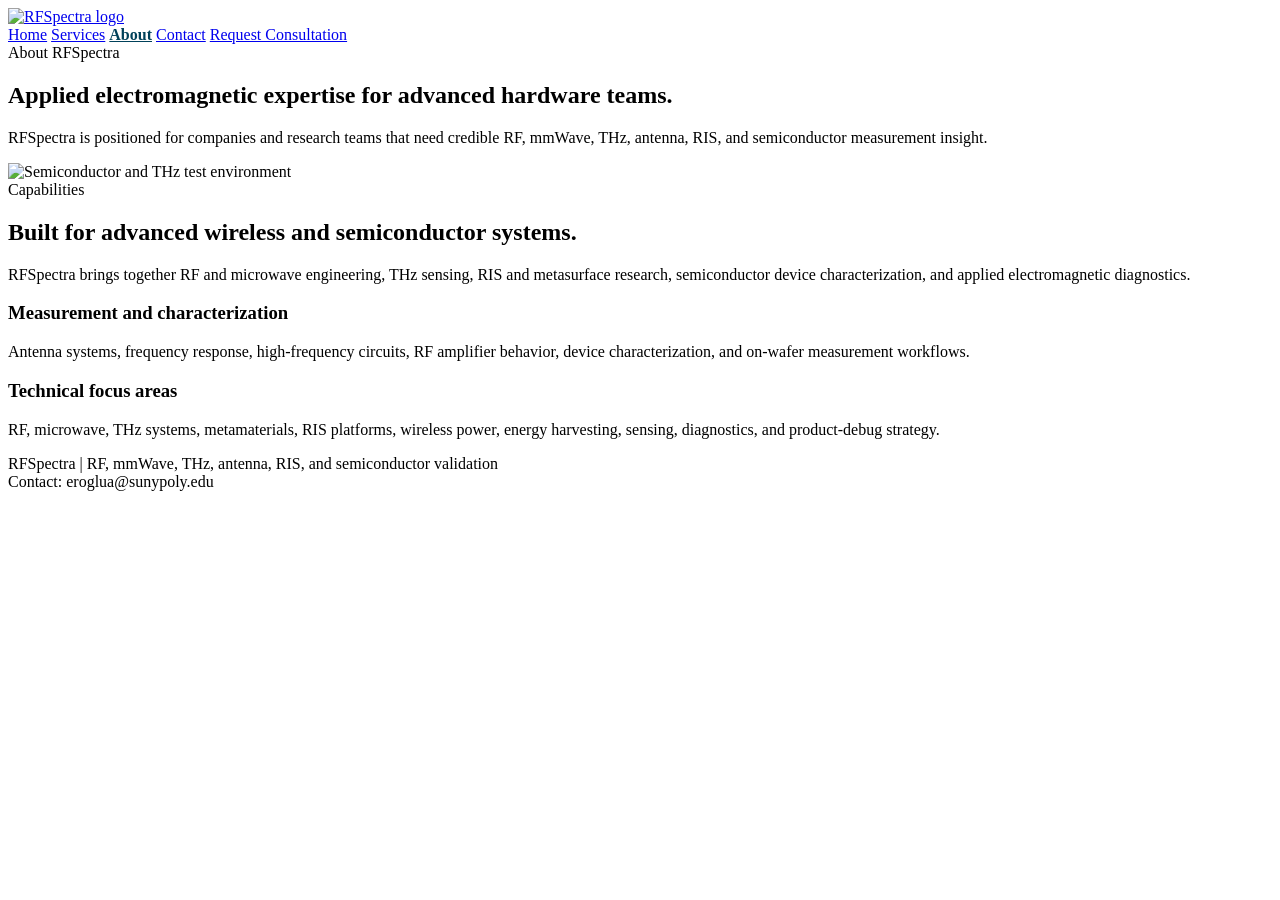
==== about.html @ 4c07c521 "Add files via upload" ====
<!DOCTYPE html>
<html lang="en">
<head>
  <meta charset="utf-8">
  <meta name="viewport" content="width=device-width, initial-scale=1">
  <title>About RFSpectra</title>
  <meta name="description" content="RFSpectra RF, microwave, mmWave, antenna, RIS, THz, and semiconductor validation services.">
  <link rel="stylesheet" href="assets/style.css">
</head>
<body>

<header class="site-header">
  <div class="navbar">
    <a href="index.html" aria-label="RFSpectra home">
      <img class="logo" src="assets/rfspectra-logo-transparent.png" alt="RFSpectra logo">
    </a>
    <nav class="nav-links">
      <a href="index.html" >Home</a>
<a href="services.html" >Services</a>
<a href="about.html" style="color:#00415a; font-weight:800">About</a>
<a href="contact.html" >Contact</a>
      <a class="nav-cta" href="contact.html">Request Consultation</a>
    </nav>
  </div>
</header>


<main>
  <section class="hero">
    <div class="hero-grid">
      <div>
        <div class="kicker">About RFSpectra</div>
        <h1>Applied electromagnetic expertise for advanced hardware teams.</h1>
        <p>RFSpectra is positioned for companies and research teams that need credible RF, mmWave, THz, antenna, RIS, and semiconductor measurement insight.</p>
      </div>
      <div class="hero-visual">
        <img src="assets/semiconductor-thz-visual.png" alt="Semiconductor and THz test environment">
      </div>
    </div>
  </section>

  <section class="section">
    <div class="section-inner">
      <div class="section-header">
        <span class="tag">Capabilities</span>
        <h2>Built for advanced wireless and semiconductor systems.</h2>
        <p class="lead">RFSpectra brings together RF and microwave engineering, THz sensing, RIS and metasurface research, semiconductor device characterization, and applied electromagnetic diagnostics.</p>
      </div>
      <div class="grid-2">
        <article class="card">
          <h3>Measurement and characterization</h3>
          <p>Antenna systems, frequency response, high-frequency circuits, RF amplifier behavior, device characterization, and on-wafer measurement workflows.</p>
        </article>
        <article class="card">
          <h3>Technical focus areas</h3>
          <p>RF, microwave, THz systems, metamaterials, RIS platforms, wireless power, energy harvesting, sensing, diagnostics, and product-debug strategy.</p>
        </article>
      </div>
    </div>
  </section>
</main>

<footer class="footer">
  <div class="footer-inner">
    <div>RFSpectra | RF, mmWave, THz, antenna, RIS, and semiconductor validation</div>
    <div>Contact: eroglua@sunypoly.edu</div>
  </div>
</footer>
</body>
</html>
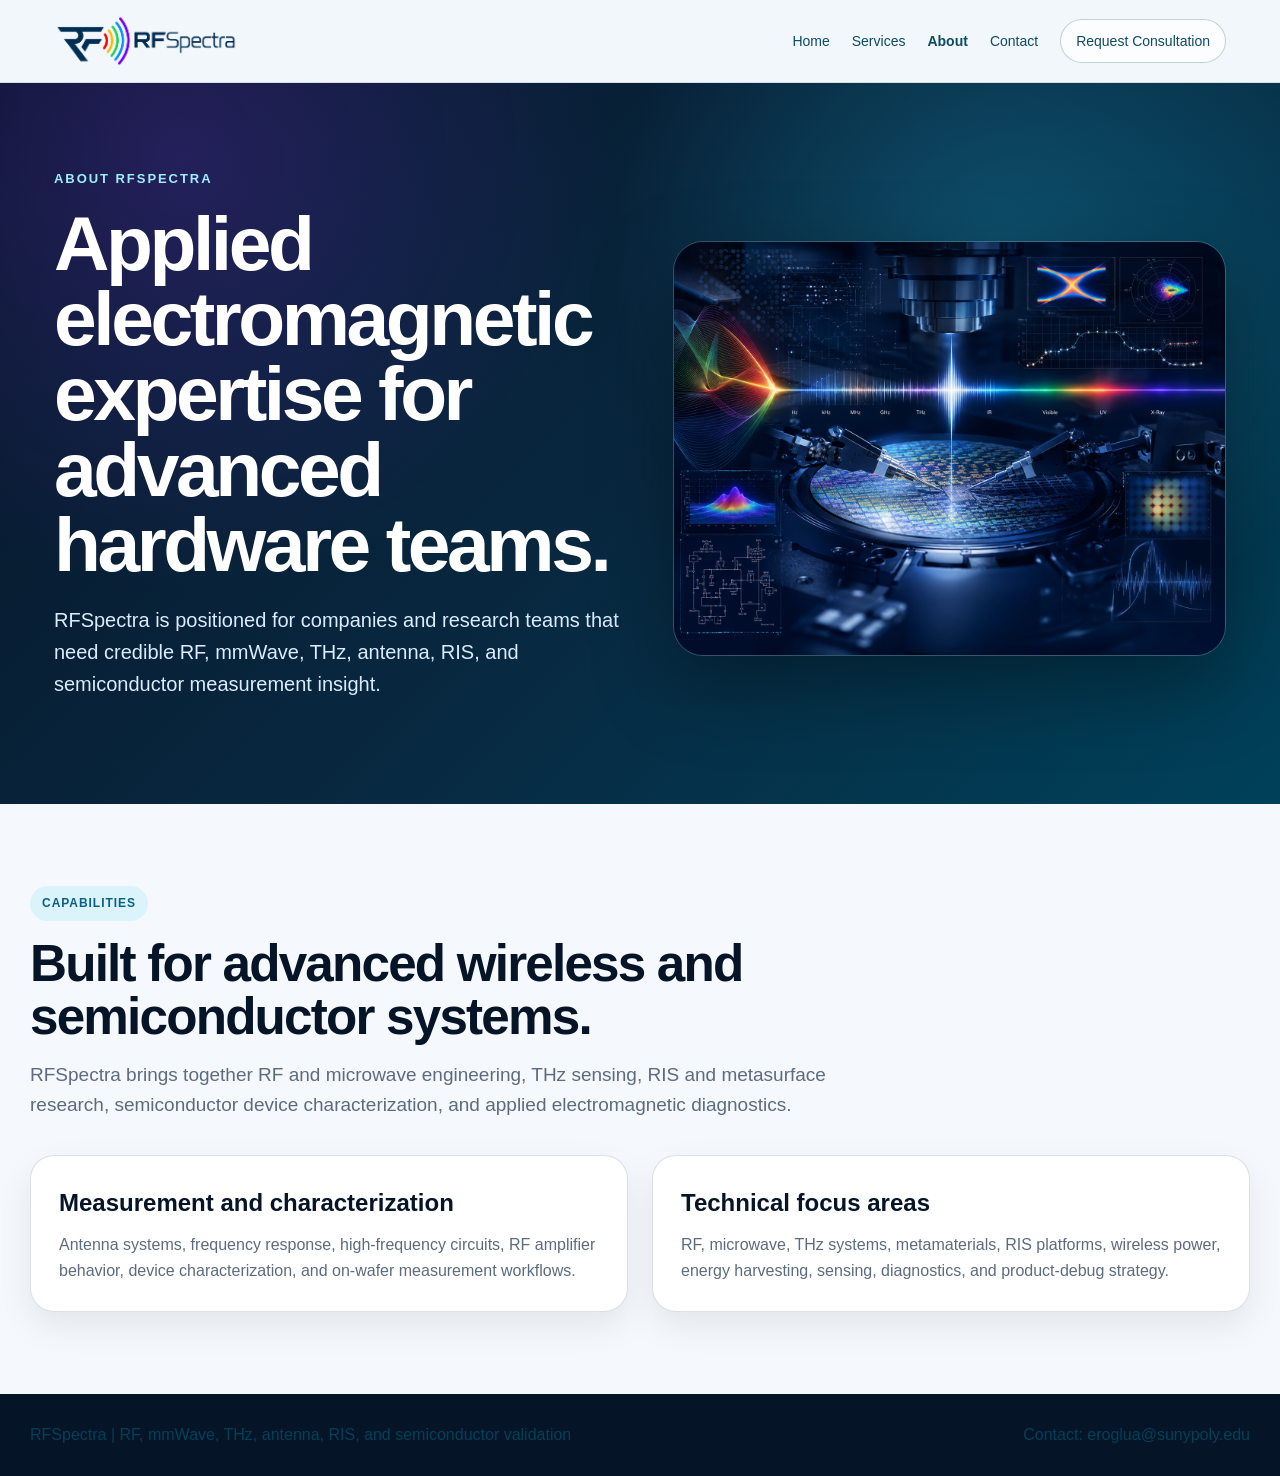
==== commit 9d0c4b27: "Add files via upload" ====
--- a/about.html
+++ b/about.html
@@ -5,14 +5,14 @@
   <meta name="viewport" content="width=device-width, initial-scale=1">
   <title>About RFSpectra</title>
   <meta name="description" content="RFSpectra RF, microwave, mmWave, antenna, RIS, THz, and semiconductor validation services.">
-  <link rel="stylesheet" href="assets/style.css">
+  <link rel="stylesheet" href="style.css">
 </head>
 <body>
 
 <header class="site-header">
   <div class="navbar">
     <a href="index.html" aria-label="RFSpectra home">
-      <img class="logo" src="assets/rfspectra-logo-transparent.png" alt="RFSpectra logo">
+      <img class="logo" src="rfspectra-logo-transparent.png" alt="RFSpectra logo">
     </a>
     <nav class="nav-links">
       <a href="index.html" >Home</a>
@@ -34,7 +34,7 @@
         <p>RFSpectra is positioned for companies and research teams that need credible RF, mmWave, THz, antenna, RIS, and semiconductor measurement insight.</p>
       </div>
       <div class="hero-visual">
-        <img src="assets/semiconductor-thz-visual.png" alt="Semiconductor and THz test environment">
+        <img src="semiconductor-thz-visual.png" alt="Semiconductor and THz test environment">
       </div>
     </div>
   </section>
--- a/style.css
+++ b/style.css
@@ -0,0 +1,428 @@
+
+:root {
+  --navy: #00415a;
+  --deep: #061427;
+  --blue: #0b5f85;
+  --cyan: #20d4ff;
+  --paper: #f5f8fc;
+  --ink: #112033;
+  --muted: #5d6b7f;
+  --line: rgba(8, 35, 64, 0.14);
+  --white: #ffffff;
+  --radius: 24px;
+  --shadow: 0 24px 60px rgba(6, 20, 39, 0.16);
+}
+
+* {
+  box-sizing: border-box;
+}
+
+html {
+  scroll-behavior: smooth;
+}
+
+body {
+  margin: 0;
+  font-family: Arial, Helvetica, sans-serif;
+  background: var(--paper);
+  color: var(--ink);
+  line-height: 1.6;
+}
+
+a {
+  color: inherit;
+}
+
+.site-header {
+  position: sticky;
+  top: 0;
+  z-index: 20;
+  background: rgba(242, 247, 252, 0.96);
+  backdrop-filter: blur(12px);
+  border-bottom: 1px solid rgba(8, 35, 64, 0.12);
+}
+
+.navbar {
+  max-width: 1220px;
+  margin: 0 auto;
+  padding: 14px 24px;
+  display: flex;
+  align-items: center;
+  justify-content: space-between;
+  gap: 24px;
+}
+
+.logo {
+  height: 54px;
+  width: auto;
+  display: block;
+}
+
+.nav-links {
+  display: flex;
+  gap: 22px;
+  align-items: center;
+  font-size: 14px;
+  color: var(--navy);
+}
+
+.nav-links a {
+  text-decoration: none;
+  opacity: .94;
+}
+
+.nav-links a:hover {
+  opacity: 1;
+  color: var(--blue);
+}
+
+.nav-links a[style] {
+  color: var(--navy) !important;
+  font-weight: 800;
+}
+
+
+.nav-cta {
+  padding: 10px 15px;
+  border: 1px solid rgba(0, 65, 90, 0.24);
+  border-radius: 999px;
+  color: var(--navy);
+  background: rgba(255,255,255,.78);
+}
+
+
+.hero {
+  position: relative;
+  overflow: hidden;
+  background:
+    radial-gradient(circle at 78% 24%, rgba(32, 212, 255, .22), transparent 34%),
+    radial-gradient(circle at 14% 10%, rgba(141, 55, 255, .22), transparent 34%),
+    linear-gradient(135deg, #061427 0%, #082840 52%, #00415a 100%);
+  color: var(--white);
+}
+
+.hero-grid {
+  max-width: 1220px;
+  margin: 0 auto;
+  padding: 86px 24px 76px;
+  display: grid;
+  grid-template-columns: 1.02fr .98fr;
+  gap: 44px;
+  align-items: center;
+}
+
+.kicker {
+  text-transform: uppercase;
+  letter-spacing: .15em;
+  font-size: 13px;
+  font-weight: 800;
+  color: #9feeff;
+  margin-bottom: 16px;
+}
+
+h1 {
+  font-size: clamp(42px, 6vw, 78px);
+  line-height: .98;
+  margin: 0 0 22px;
+  letter-spacing: -0.045em;
+}
+
+.hero p {
+  color: #dcecff;
+  font-size: 20px;
+  max-width: 680px;
+  margin: 0 0 28px;
+}
+
+.cta-row {
+  display: flex;
+  gap: 14px;
+  flex-wrap: wrap;
+  align-items: center;
+}
+
+.button {
+  display: inline-flex;
+  justify-content: center;
+  align-items: center;
+  min-height: 48px;
+  padding: 13px 20px;
+  border-radius: 999px;
+  text-decoration: none;
+  font-weight: 800;
+  border: 1px solid transparent;
+}
+
+.button.primary {
+  background: #ffffff;
+  color: var(--deep);
+}
+
+.button.secondary {
+  border-color: rgba(255,255,255,.38);
+  color: #ffffff;
+}
+
+.hero-visual {
+  position: relative;
+}
+
+.hero-visual img,
+.visual-card img,
+.wide-image img {
+  width: 100%;
+  display: block;
+  object-fit: cover;
+}
+
+.hero-visual img {
+  border-radius: 30px;
+  box-shadow: 0 28px 80px rgba(0,0,0,.36);
+  border: 1px solid rgba(255,255,255,.18);
+}
+
+.stat-strip {
+  max-width: 1220px;
+  margin: -36px auto 0;
+  padding: 0 24px 28px;
+  position: relative;
+  z-index: 4;
+}
+
+.stat-card {
+  background: rgba(255,255,255,.96);
+  box-shadow: var(--shadow);
+  border-radius: var(--radius);
+  display: grid;
+  grid-template-columns: repeat(4, 1fr);
+  overflow: hidden;
+  border: 1px solid var(--line);
+}
+
+.stat {
+  padding: 22px;
+  border-right: 1px solid var(--line);
+}
+
+.stat:last-child {
+  border-right: 0;
+}
+
+.stat strong {
+  display: block;
+  font-size: 28px;
+  color: var(--navy);
+  line-height: 1;
+  margin-bottom: 8px;
+}
+
+.section {
+  padding: 82px 24px;
+}
+
+.section-inner {
+  max-width: 1220px;
+  margin: 0 auto;
+}
+
+.section-header {
+  max-width: 820px;
+  margin-bottom: 34px;
+}
+
+.section h2 {
+  font-size: clamp(34px, 4vw, 54px);
+  line-height: 1.04;
+  margin: 0 0 16px;
+  letter-spacing: -0.035em;
+  color: var(--deep);
+}
+
+.lead {
+  font-size: 19px;
+  color: var(--muted);
+  margin: 0;
+}
+
+.grid-3 {
+  display: grid;
+  grid-template-columns: repeat(3, 1fr);
+  gap: 22px;
+}
+
+.grid-2 {
+  display: grid;
+  grid-template-columns: repeat(2, 1fr);
+  gap: 24px;
+}
+
+.card {
+  background: #ffffff;
+  border-radius: var(--radius);
+  padding: 28px;
+  border: 1px solid var(--line);
+  box-shadow: 0 14px 34px rgba(6,20,39,.08);
+}
+
+.card h3 {
+  margin: 0 0 10px;
+  font-size: 24px;
+  color: var(--deep);
+}
+
+.card p {
+  color: var(--muted);
+  margin: 0;
+}
+
+.dark-section {
+  background:
+    radial-gradient(circle at 85% 10%, rgba(32, 212, 255, .2), transparent 30%),
+    linear-gradient(135deg, #061427 0%, #082840 100%);
+  color: #ffffff;
+}
+
+.dark-section h2,
+.dark-section h3 {
+  color: #ffffff;
+}
+
+.dark-section .lead,
+.dark-section p {
+  color: #dcecff;
+}
+
+.dark-section .contact-box h2,
+.dark-section .contact-box h3 {
+  color: var(--deep);
+}
+
+.dark-section .contact-box .lead,
+.dark-section .contact-box p {
+  color: var(--muted);
+}
+
+.visual-grid {
+  display: grid;
+  grid-template-columns: 1.1fr .9fr;
+  gap: 26px;
+  align-items: stretch;
+}
+
+.visual-card {
+  background: #ffffff;
+  border-radius: 30px;
+  overflow: hidden;
+  box-shadow: var(--shadow);
+  border: 1px solid rgba(255,255,255,.16);
+}
+
+.visual-card img {
+  height: 100%;
+  min-height: 390px;
+}
+
+.visual-copy {
+  padding: 36px;
+}
+
+.tag {
+  display: inline-block;
+  padding: 8px 12px;
+  border-radius: 999px;
+  background: rgba(32,212,255,.12);
+  color: var(--blue);
+  font-size: 12px;
+  font-weight: 800;
+  letter-spacing: .08em;
+  text-transform: uppercase;
+  margin-bottom: 16px;
+}
+
+.package {
+  display: grid;
+  grid-template-columns: .8fr 1.2fr;
+  gap: 24px;
+  padding: 26px;
+  border-bottom: 1px solid var(--line);
+}
+
+.package:last-child {
+  border-bottom: 0;
+}
+
+.package h3 {
+  margin: 0 0 6px;
+}
+
+.package ul {
+  margin: 0;
+  padding-left: 20px;
+  color: var(--muted);
+}
+
+.wide-image {
+  margin-top: 34px;
+  border-radius: 30px;
+  overflow: hidden;
+  box-shadow: var(--shadow);
+}
+
+.wide-image img {
+  max-height: 520px;
+}
+
+.contact-box {
+  background: #ffffff;
+  border-radius: 32px;
+  padding: 40px;
+  box-shadow: var(--shadow);
+  border: 1px solid var(--line);
+}
+
+.footer {
+  background: var(--deep);
+  color: var(--navy);
+  padding: 28px 24px;
+}
+
+.footer-inner {
+  max-width: 1220px;
+  margin: 0 auto;
+  display: flex;
+  justify-content: space-between;
+  gap: 18px;
+  flex-wrap: wrap;
+}
+
+@media (max-width: 920px) {
+  .hero-grid,
+  .grid-3,
+  .grid-2,
+  .visual-grid,
+  .package {
+    grid-template-columns: 1fr;
+  }
+
+  .stat-card {
+    grid-template-columns: repeat(2, 1fr);
+  }
+
+  .nav-links {
+    display: none;
+  }
+
+  .hero-grid {
+    padding-top: 56px;
+  }
+}
+
+@media (max-width: 560px) {
+  .stat-card {
+    grid-template-columns: 1fr;
+  }
+
+  .logo {
+    height: 44px;
+  }
+}
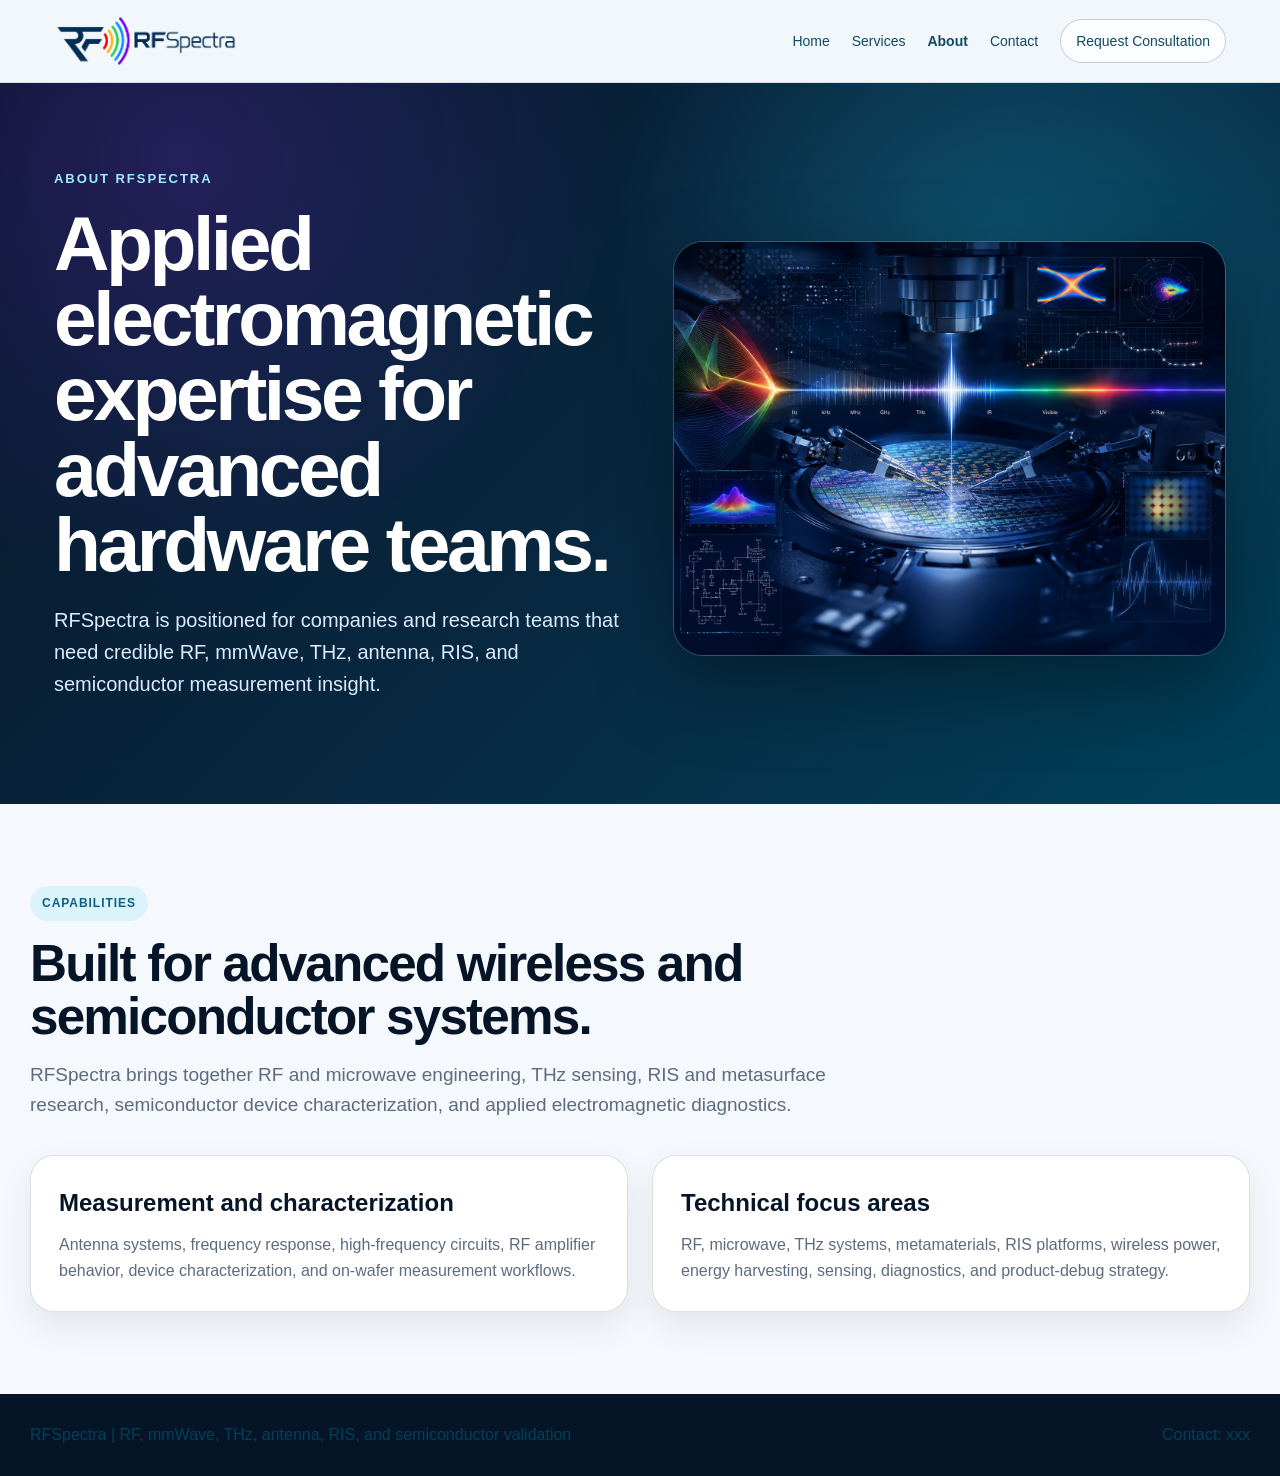
==== commit 310c1c76: "Update about.html" ====
--- a/about.html
+++ b/about.html
@@ -63,7 +63,7 @@
 <footer class="footer">
   <div class="footer-inner">
     <div>RFSpectra | RF, mmWave, THz, antenna, RIS, and semiconductor validation</div>
-    <div>Contact: eroglua@sunypoly.edu</div>
+    <div>Contact: xxx</div>
   </div>
 </footer>
 </body>
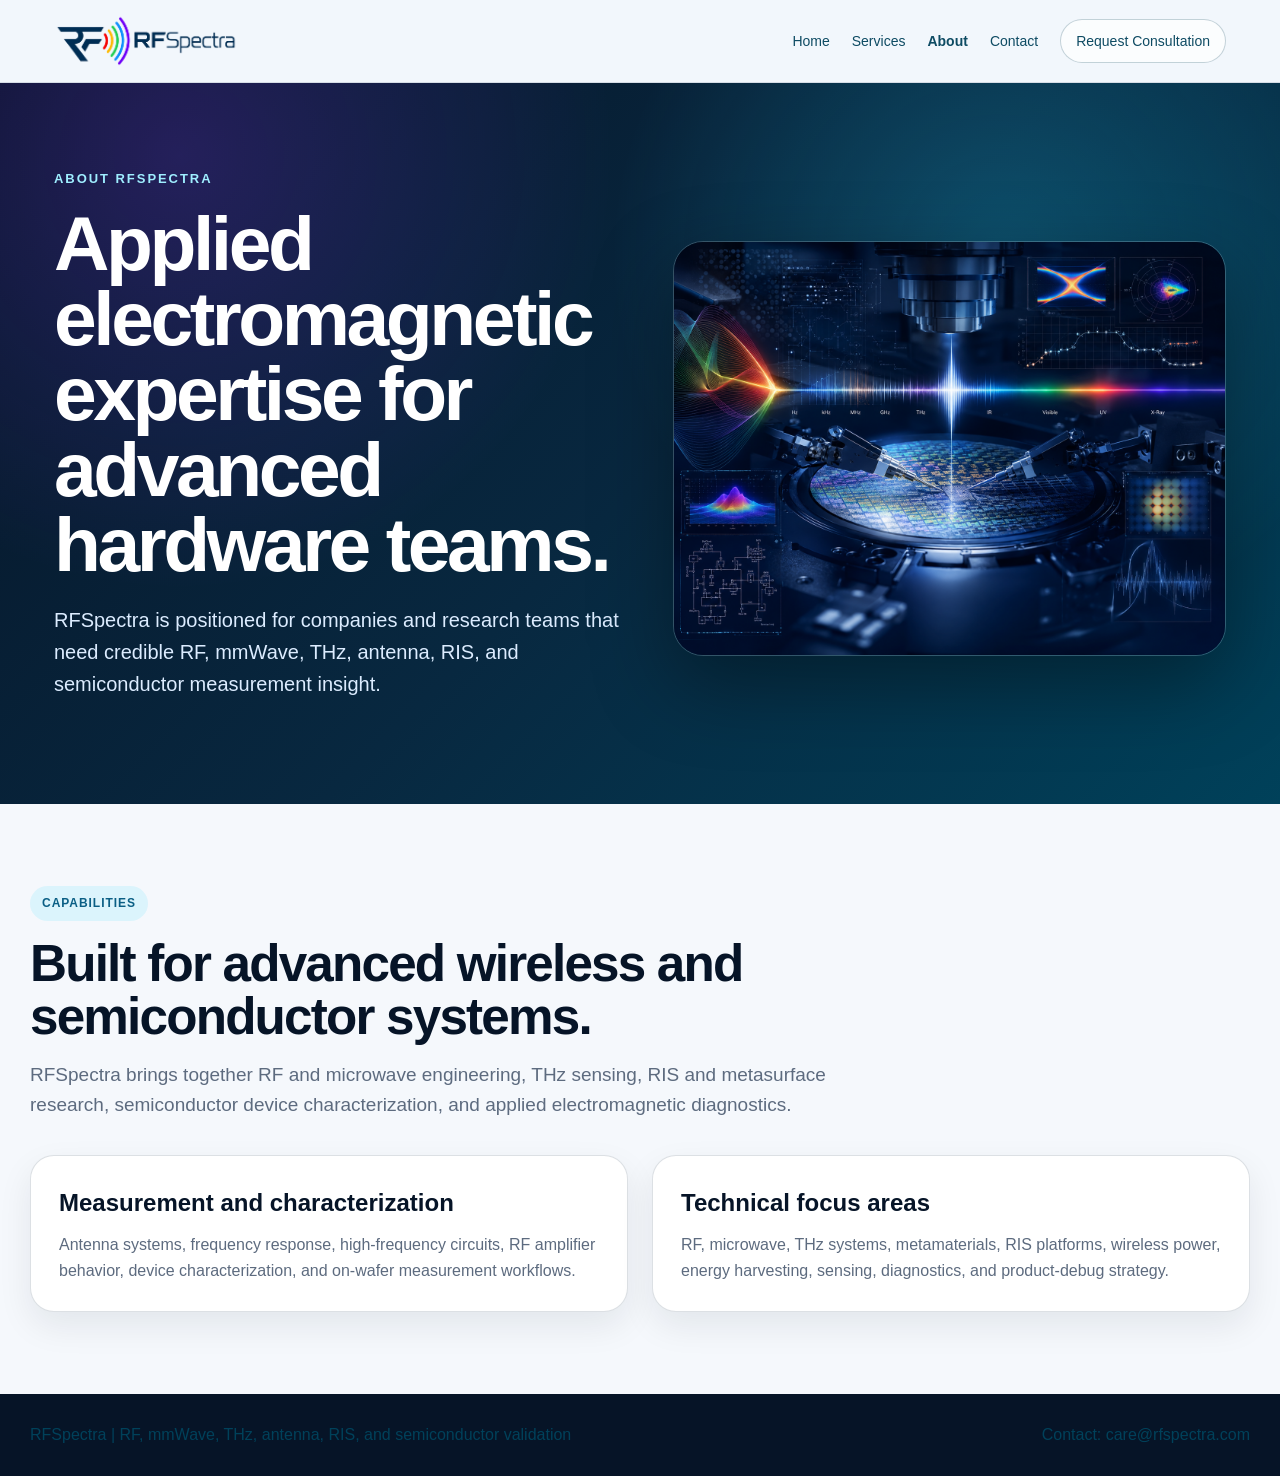
==== commit 1b416d4f: "Update about.html" ====
--- a/about.html
+++ b/about.html
@@ -63,7 +63,7 @@
 <footer class="footer">
   <div class="footer-inner">
     <div>RFSpectra | RF, mmWave, THz, antenna, RIS, and semiconductor validation</div>
-    <div>Contact: xxx</div>
+    <div>Contact: care@rfspectra.com</div>
   </div>
 </footer>
 </body>
